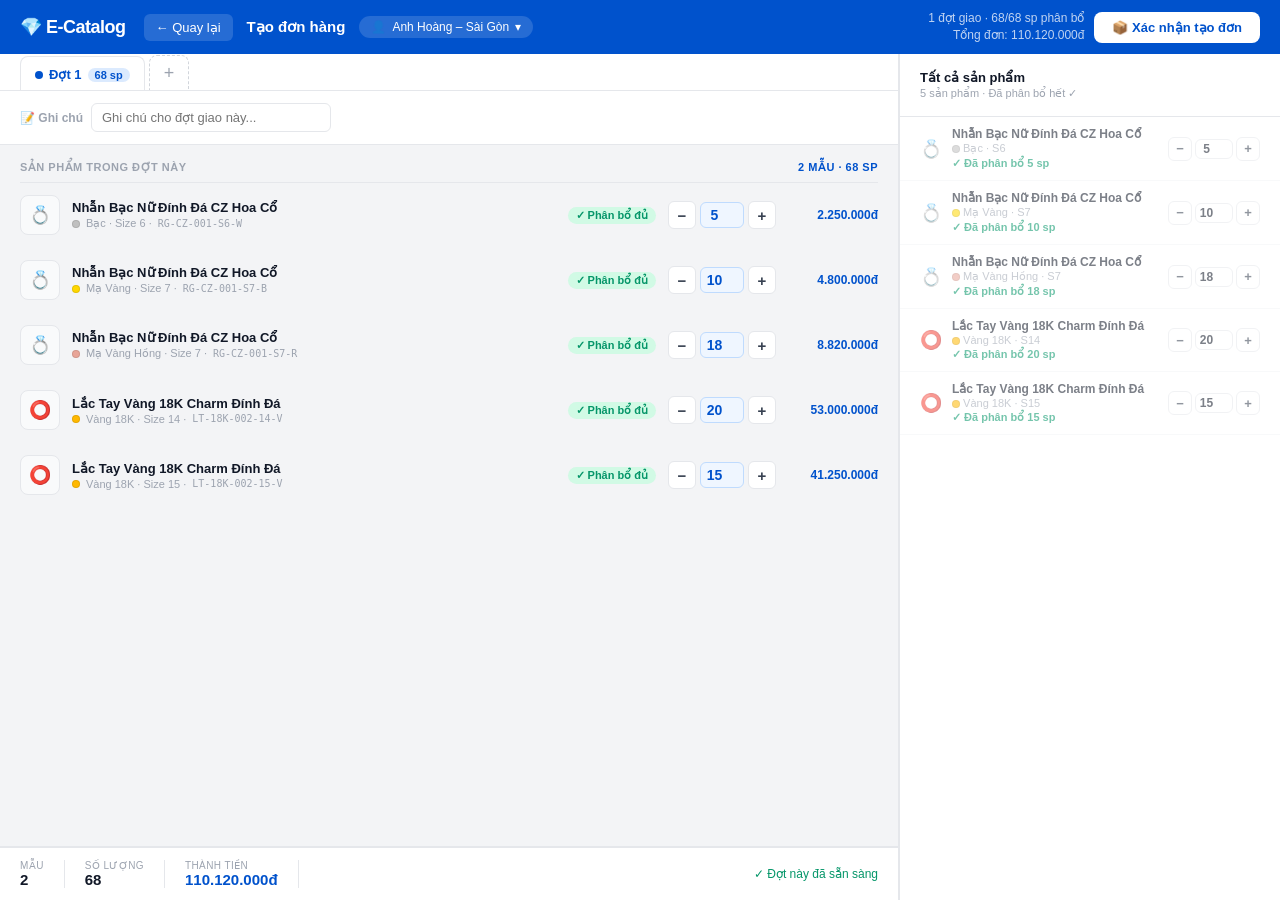
==== checkout.html @ 966d8ebd "Initial commit: E-Catalog wholesale app for iPad sales - Product catalog with SVG illustrations per " ====
<!DOCTYPE html>
<html lang="vi">
<head>
  <meta charset="UTF-8">
  <meta name="viewport" content="width=device-width, initial-scale=1.0">
  <title>Tạo đơn đặt hàng – E-Catalog</title>
  <style>
    *, *::before, *::after { box-sizing: border-box; margin: 0; padding: 0; }
    body {
      font-family: -apple-system, BlinkMacSystemFont, 'Segoe UI', sans-serif;
      background: #F3F4F6;
      height: 100vh;
      display: flex;
      flex-direction: column;
      overflow: hidden;
    }

    /* ═══ TOPBAR ═══════════════════════════════════════ */
    .topbar {
      background: #0052CC;
      color: white;
      display: flex;
      align-items: center;
      gap: 14px;
      padding: 0 20px;
      height: 54px;
      flex-shrink: 0;
    }
    .btn-back {
      background: rgba(255,255,255,.15);
      border: none; color: white;
      padding: 6px 12px; border-radius: 6px;
      font-size: 13px; font-weight: 500; cursor: pointer;
      transition: background .15s;
    }
    .btn-back:hover { background: rgba(255,255,255,.25); }
    .topbar-title { font-size: 15px; font-weight: 700; }
    .topbar-customer {
      font-size: 12px;
      background: rgba(255,255,255,.15);
      border-radius: 20px;
      padding: 4px 12px;
      display: flex; align-items: center; gap: 6px;
      max-width: 260px;
      white-space: nowrap; overflow: hidden; text-overflow: ellipsis;
      cursor: pointer; position: relative; transition: background .15s;
    }
    .topbar-customer:hover { background: rgba(255,255,255,.25); }
    .customer-dropdown {
      position: absolute; top: calc(100% + 8px); left: 0;
      background: white; border-radius: 12px;
      box-shadow: 0 10px 40px rgba(0,0,0,.18);
      width: 280px; z-index: 100;
      overflow: hidden;
      animation: ddFadeIn .15s ease-out;
      color: #111827;
    }
    @keyframes ddFadeIn { from { opacity:0; transform:translateY(-6px); } to { opacity:1; transform:translateY(0); } }
    .customer-dropdown::before {
      content:''; position:absolute; top:-6px; left:24px;
      width:12px; height:12px; background:white;
      transform:rotate(45deg); border-radius:2px;
    }
    .dd-info { padding: 16px; border-bottom: 1px solid #E5E7EB; }
    .dd-name { font-size: 14px; font-weight: 700; color: #111827; }
    .dd-detail { font-size: 12px; color: #6B7280; margin-top: 4px; line-height: 1.6; }
    .dd-actions { padding: 6px; }
    .dd-action {
      display: flex; align-items: center; gap: 10px;
      padding: 10px 12px; border-radius: 8px;
      font-size: 13px; font-weight: 500; color: #374151;
      cursor: pointer; transition: background .1s;
      text-decoration: none; border: none; background: none; width: 100%;
    }
    .dd-action:hover { background: #F3F4F6; }
    .dd-action-icon { font-size: 16px; width: 24px; text-align: center; }
    .topbar-right { margin-left: auto; display: flex; align-items: center; gap: 10px; }
    .topbar-summary {
      font-size: 12px; color: rgba(255,255,255,.75);
      text-align: right; line-height: 1.4;
    }
    #btnConfirm {
      background: white;
      color: #0052CC;
      border: none; border-radius: 8px;
      padding: 8px 18px;
      font-size: 13px; font-weight: 700; cursor: pointer;
      display: flex; align-items: center; gap: 6px;
      transition: all .2s;
      white-space: nowrap;
    }
    #btnConfirm:hover { background: #EFF6FF; }
    #btnConfirm:disabled { background: rgba(255,255,255,.3); color: rgba(255,255,255,.6); cursor: not-allowed; }

    /* ═══ MAIN LAYOUT (horizontal split) ═════════════════ */
    .main-layout {
      flex: 1;
      display: flex;
      overflow: hidden;
    }
    .left-panel {
      flex: 1;
      display: flex;
      flex-direction: column;
      overflow: hidden;
      border-right: 2px solid #E5E7EB;
      min-width: 0;
    }
    .right-panel {
      width: 380px;
      flex-shrink: 0;
      display: flex;
      flex-direction: column;
      overflow-y: auto;
      background: white;
    }

    /* ═══ BATCH TABS ════════════════════════════════════ */
    .tabs-wrap {
      background: white;
      border-bottom: 1px solid #E5E7EB;
      padding: 0 20px;
      display: flex;
      align-items: flex-end;
      gap: 4px;
      flex-shrink: 0;
      overflow-x: auto;
    }
    .batch-tab {
      display: flex; align-items: center; gap: 6px;
      padding: 10px 14px 9px;
      border: 1px solid transparent;
      border-bottom: none;
      border-radius: 8px 8px 0 0;
      font-size: 13px; font-weight: 600;
      color: #9CA3AF;
      cursor: pointer;
      transition: all .15s;
      white-space: nowrap;
      user-select: none;
      position: relative;
      bottom: -1px;
    }
    .batch-tab:hover { color: #374151; background: #F9FAFB; }
    .batch-tab.active {
      color: #0052CC;
      background: white;
      border-color: #E5E7EB;
      border-bottom-color: white;
    }
    .batch-tab .tab-dot {
      width: 8px; height: 8px; border-radius: 50%;
      background: #D1D5DB; flex-shrink: 0;
    }
    .batch-tab.active .tab-dot { background: #0052CC; }
    .batch-tab.has-date .tab-dot { background: #10B981; }
    .batch-tab.active.has-date .tab-dot { background: #10B981; }
    .batch-tab .tab-remove {
      width: 18px; height: 18px; border-radius: 50%;
      background: none; border: none; cursor: pointer;
      color: #D1D5DB; font-size: 14px; line-height: 1;
      display: flex; align-items: center; justify-content: center;
      transition: all .15s;
    }
    .batch-tab .tab-remove:hover { background: #FEE2E2; color: #EF4444; }
    .btn-add-tab {
      margin-bottom: 0; padding: 8px 14px;
      background: none; border: 1.5px dashed #D1D5DB;
      border-radius: 8px 8px 0 0; cursor: pointer;
      color: #9CA3AF; font-size: 18px; font-weight: 300;
      transition: all .15s; line-height: 1;
      position: relative; bottom: -1px;
    }
    .btn-add-tab:hover { border-color: #0052CC; color: #0052CC; background: #EFF6FF; }

    /* ═══ TAB CONTENT ═══════════════════════════════════ */
    .tab-content {
      flex: 1;
      overflow-y: auto;
      display: flex;
      flex-direction: column;
    }

    /* Batch meta (date + note) */
    .batch-meta {
      background: white;
      border-bottom: 1px solid #E5E7EB;
      padding: 12px 20px;
      display: flex;
      align-items: center;
      gap: 16px;
      flex-shrink: 0;
    }
    .meta-group { display: flex; align-items: center; gap: 8px; }
    .meta-label { font-size: 12px; color: #9CA3AF; font-weight: 600; white-space: nowrap; }
    .meta-input {
      border: 1px solid #E5E7EB; border-radius: 6px;
      padding: 6px 10px; font-size: 13px; color: #374151;
      font-family: inherit; background: white; transition: border-color .2s;
    }
    .meta-input:focus { outline: none; border-color: #0052CC; box-shadow: 0 0 0 2px rgba(0,82,204,.08); }
    .meta-input.missing { border-color: #F59E0B; background: #FFFBEB; }
    .meta-note { flex: 1; }

    /* ═══ PRODUCT ITEMS ═════════════════════════════════ */
    .items-section {
      flex: 1;
      padding: 16px 20px;
      display: flex;
      flex-direction: column;
      gap: 0;
    }

    .items-section-label {
      font-size: 11px; font-weight: 700; color: #9CA3AF;
      letter-spacing: 0.5px; text-transform: uppercase;
      padding-bottom: 8px;
      border-bottom: 1px solid #E5E7EB;
      display: flex; align-items: center; justify-content: space-between;
    }

    .item-row {
      display: flex;
      align-items: center;
      gap: 12px;
      padding: 12px 0;
      border-bottom: 1px solid #F3F4F6;
      transition: background .1s;
    }
    .item-row.inactive { opacity: .45; }
    .item-thumb {
      width: 40px; height: 40px; border-radius: 8px;
      background: #F9FAFB; border: 1px solid #E5E7EB;
      display: flex; align-items: center; justify-content: center;
      font-size: 18px; flex-shrink: 0;
    }
    .item-info { flex: 1; min-width: 0; }
    .item-name { font-size: 13px; font-weight: 600; color: #111827; white-space: nowrap; overflow: hidden; text-overflow: ellipsis; }
    .item-meta { font-size: 11px; color: #9CA3AF; margin-top: 2px; display: flex; align-items: center; gap: 6px; }
    .item-color-dot { width: 8px; height: 8px; border-radius: 50%; display: inline-block; }
    .item-remaining {
      font-size: 11px; font-weight: 600;
      padding: 2px 8px; border-radius: 20px;
      white-space: nowrap; flex-shrink: 0;
    }
    .item-remaining.has-remain { background: #FEF3C7; color: #D97706; }
    .item-remaining.no-remain  { background: #D1FAE5; color: #059669; }
    .item-price { font-size: 12px; color: #0052CC; font-weight: 700; text-align: right; min-width: 90px; flex-shrink: 0; }

    /* qty control */
    .qty-ctrl {
      display: flex; align-items: center; gap: 4px;
      flex-shrink: 0;
    }
    .qty-btn {
      width: 28px; height: 28px; border-radius: 6px;
      border: 1px solid #E5E7EB; background: white; cursor: pointer;
      font-size: 15px; font-weight: 600; color: #374151;
      display: flex; align-items: center; justify-content: center;
      transition: all .15s; flex-shrink: 0;
    }
    .qty-btn:hover { border-color: #0052CC; color: #0052CC; }
    .qty-input {
      width: 44px; text-align: center; font-size: 14px; font-weight: 700;
      color: #111827; border: 1px solid #E5E7EB; border-radius: 6px;
      padding: 4px 0; background: white;
    }
    .qty-input:focus { outline: none; border-color: #0052CC; }
    .qty-input.positive { color: #0052CC; border-color: #BFDBFE; background: #EFF6FF; }

    /* Unallocated section */
    .unalloc-section {
      margin-top: 8px;
      background: white;
      border-top: 1px solid #E5E7EB;
      padding: 12px 20px;
      flex-shrink: 0;
    }
    .unalloc-label {
      font-size: 11px; font-weight: 700; color: #9CA3AF;
      letter-spacing: 0.5px; text-transform: uppercase;
      margin-bottom: 10px;
    }
    .unalloc-item {
      display: flex; align-items: center; gap: 10px;
      padding: 8px 0; border-bottom: 1px solid #F3F4F6;
    }
    .unalloc-item:last-child { border-bottom: none; }
    .unalloc-info { flex: 1; min-width: 0; }
    .unalloc-name { font-size: 13px; font-weight: 500; color: #6B7280; }
    .unalloc-qty { font-size: 11px; color: #F59E0B; font-weight: 600; }
    .btn-add-item {
      background: #EFF6FF; border: 1px solid #BFDBFE;
      color: #0052CC; border-radius: 6px;
      padding: 5px 10px; font-size: 12px; font-weight: 600;
      cursor: pointer; transition: all .15s; white-space: nowrap;
    }
    .btn-add-item:hover { background: #DBEAFE; }

    /* ═══ BATCH SUMMARY ═════════════════════════════════ */
    .batch-footer {
      background: white;
      border-top: 2px solid #E5E7EB;
      padding: 12px 20px;
      display: flex;
      align-items: center;
      gap: 0;
      flex-shrink: 0;
    }
    .bf-stat { padding-right: 20px; margin-right: 20px; border-right: 1px solid #E5E7EB; }
    .bf-stat:last-of-type { border-right: none; }
    .bf-label { font-size: 10px; color: #9CA3AF; text-transform: uppercase; letter-spacing: 0.4px; }
    .bf-value { font-size: 15px; font-weight: 700; color: #111827; }
    .bf-value.blue { color: #0052CC; }
    .bf-warnings { margin-left: auto; display: flex; flex-direction: column; align-items: flex-end; gap: 2px; }
    .bf-warn { font-size: 12px; color: #D97706; font-weight: 500; }
    .bf-ok   { font-size: 12px; color: #059669; font-weight: 500; }

    /* ═══ EMPTY BATCH ═══════════════════════════════════ */
    .empty-batch {
      flex: 1; display: flex; flex-direction: column;
      align-items: center; justify-content: center;
      color: #9CA3AF; gap: 8px; padding: 60px 20px;
    }
    .empty-batch-icon { font-size: 40px; }
    .empty-batch-title { font-size: 14px; font-weight: 600; }
    .empty-batch-sub { font-size: 12px; }

    /* ═══ CONFIRM OVERLAY ══════════════════════════════ */
    .confirm-overlay {
      position: fixed; inset: 0;
      background: rgba(0,0,0,.45);
      display: flex; align-items: center; justify-content: center;
      z-index: 1000;
      animation: fadeIn .2s;
    }
    @keyframes fadeIn { from { opacity: 0; } to { opacity: 1; } }
    @keyframes slideUp { from { transform: translateY(30px); opacity: 0; } to { transform: translateY(0); opacity: 1; } }
    .confirm-card {
      background: white; border-radius: 16px;
      width: 680px; max-height: 90vh;
      display: flex; flex-direction: column;
      box-shadow: 0 20px 60px rgba(0,0,0,.2);
      animation: slideUp .25s ease-out;
    }
    .confirm-header {
      padding: 24px 28px 16px;
      border-bottom: 1px solid #E5E7EB;
    }
    .confirm-header h2 { font-size: 18px; font-weight: 700; color: #111827; margin: 0; }
    .confirm-header p { font-size: 13px; color: #6B7280; margin-top: 4px; }
    .confirm-body { flex: 1; overflow-y: auto; padding: 20px 28px; }
    .confirm-footer {
      padding: 16px 28px;
      border-top: 1px solid #E5E7EB;
      display: flex; align-items: center; justify-content: space-between;
    }
    .cb-batch { margin-bottom: 20px; }
    .cb-batch:last-child { margin-bottom: 0; }
    .cb-batch-header {
      display: flex; align-items: center; gap: 10px;
      padding-bottom: 8px; border-bottom: 1px solid #E5E7EB;
      margin-bottom: 8px;
    }
    .cb-batch-dot { width: 10px; height: 10px; border-radius: 50%; background: #0052CC; }
    .cb-batch-title { font-size: 14px; font-weight: 700; color: #111827; }
    .cb-batch-date { font-size: 12px; color: #6B7280; margin-left: auto; }
    .cb-item {
      display: flex; align-items: center; gap: 10px;
      padding: 6px 0; font-size: 13px; color: #374151;
    }
    .cb-item-icon { font-size: 16px; }
    .cb-item-name { flex: 1; min-width: 0; white-space: nowrap; overflow: hidden; text-overflow: ellipsis; }
    .cb-item-qty { font-weight: 700; color: #0052CC; min-width: 36px; text-align: center; }
    .cb-item-price { font-weight: 600; color: #111827; min-width: 90px; text-align: right; }
    .cb-batch-total {
      display: flex; justify-content: flex-end; gap: 12px;
      padding-top: 8px; border-top: 1px solid #F3F4F6;
      font-size: 13px; font-weight: 700; color: #0052CC;
      margin-top: 4px;
    }
    .cb-note { font-size: 11px; color: #9CA3AF; font-style: italic; margin-top: 4px; }
    .confirm-total-bar {
      background: #F9FAFB; border-radius: 10px;
      padding: 14px 20px; margin-top: 16px;
      display: flex; align-items: center; justify-content: space-between;
    }
    .confirm-total-bar .ctl { font-size: 13px; color: #6B7280; }
    .confirm-total-bar .ctv { font-size: 18px; font-weight: 800; color: #0052CC; }
    .btn-confirm-final {
      background: #0052CC; color: white; border: none; border-radius: 10px;
      padding: 10px 24px; font-size: 14px; font-weight: 700; cursor: pointer;
      transition: background .15s;
    }
    .btn-confirm-final:hover { background: #003D99; }
    .btn-confirm-cancel {
      background: none; border: 1px solid #E5E7EB; border-radius: 10px;
      padding: 10px 20px; font-size: 13px; font-weight: 600; color: #6B7280;
      cursor: pointer; transition: all .15s;
    }
    .btn-confirm-cancel:hover { border-color: #9CA3AF; color: #374151; }

    /* ═══ IPAD ═════════════════════════════════════════ */
    @media (max-width: 1024px) {
      .topbar { padding: 0 14px; height: 50px; gap: 10px; }
      .topbar-title { font-size: 14px; }
      .topbar-summary { font-size: 11px; }
      #btnConfirm { padding: 8px 14px; font-size: 12px; }

      .main-layout { flex-direction: column; }
      .left-panel { border-right: none; border-bottom: 2px solid #E5E7EB; flex: none; height: 60%; }
      .right-panel { width: 100%; height: 40%; border-top: 1px solid #E5E7EB; }

      .tabs-wrap { padding: 0 14px; }
      .batch-tab { padding: 10px 12px; font-size: 13px; }
      .batch-meta { padding: 10px 14px; }
      .items-section { padding: 12px 14px; }

      .item-row { gap: 8px; padding: 10px 0; }
      .item-thumb { width: 36px; height: 36px; font-size: 16px; }
      .item-name { font-size: 13px; }
      .qty-btn { width: 34px; height: 34px; font-size: 16px; }
      .qty-input { width: 48px; font-size: 15px; }

      .batch-footer { padding: 10px 14px; }
      .bf-value { font-size: 14px; }

      .btn-add-item { padding: 8px 12px; font-size: 12px; }
    }

    @media (max-width: 1024px) and (orientation: landscape) {
      .main-layout { flex-direction: row; }
      .left-panel { height: auto; flex: 1; border-right: 2px solid #E5E7EB; border-bottom: none; }
      .right-panel { width: 320px; height: auto; }
    }
  </style>
</head>
<body>

<!-- TOPBAR -->
<header class="topbar">
  <a href="index.html" style="text-decoration:none;color:white;font-size:18px;font-weight:800;letter-spacing:-0.5px;cursor:pointer;margin-right:4px;">💎 E-Catalog</a>
  <button class="btn-back" onclick="history.back()">← Quay lại</button>
  <div class="topbar-title">Tạo đơn hàng</div>
  <div class="topbar-customer" onclick="toggleCustomerDD(event)">
    👤 <span id="topCustomer">—</span> ▾
    <div class="customer-dropdown" id="customerDD" style="display:none;" onclick="event.stopPropagation()">
      <div class="dd-info">
        <div class="dd-name" id="ddName">—</div>
        <div class="dd-detail" id="ddDetail"></div>
      </div>
      <div class="dd-actions">
        <a class="dd-action" href="customer.html">
          <span class="dd-action-icon">📋</span> Xem trang khách hàng
        </a>
        <button class="dd-action" onclick="changeCustomer()">
          <span class="dd-action-icon">🔄</span> Đổi khách hàng
        </button>
      </div>
    </div>
  </div>
  <div class="topbar-right">
    <div class="topbar-summary" id="topSummary"></div>
    <button id="btnConfirm" disabled onclick="confirmOrder()">📦 Xác nhận tạo đơn</button>
  </div>
</header>

<!-- MAIN HORIZONTAL LAYOUT -->
<div class="main-layout">
  <!-- LEFT: Batches -->
  <div class="left-panel">
    <div class="tabs-wrap">
      <div id="batchTabs" style="display:flex;align-items:flex-end;gap:4px;"></div>
      <button class="btn-add-tab" onclick="addBatch()" title="Thêm đợt giao">+</button>
    </div>
    <div class="tab-content" id="tabContent"></div>
  </div>

  <!-- RIGHT: Unallocated -->
  <div class="right-panel" id="rightPanel"></div>
</div>

<script>
'use strict';

// ── STATE ─────────────────────────────────────────────
let cartItems  = [];  // [{variantSku, productId, name, sku, color, size, qty, price, type}]
let customer   = null;
let batches    = [];  // [{id, date, note, alloc:{variantSku:qty}}]
let activeBatch = null;
let batchSeq   = 0;

const COLOR_DOTS = {
  'Bạc': '#C0C0C0', 'Mạ Vàng': '#FFD700',
  'Mạ Vàng Hồng': '#E8A598', 'Vàng 18K': '#FFB800', 'Vàng Trắng': '#E8E8E8',
};
const ICONS = { 1:'💍', 2:'⭕', 3:'🔗', 4:'💎', 5:'✨', 6:'📎' };
const fmt = n => new Intl.NumberFormat('vi-VN').format(n) + 'đ';

// ── INIT ──────────────────────────────────────────────
function init() {
  const raw = sessionStorage.getItem('cartData');
  if (raw) {
    const d = JSON.parse(raw);
    customer  = d.customer;
    cartItems = d.cart;
  } else {
    // Demo data
    customer = { name: 'Anh Hoàng – Sài Gòn', code: 'KH-00024', phone: '0901 234 567' };
    cartItems = [
      { variantSku:'RG-CZ-001-S6-W', productId:1, name:'Nhẫn Bạc Nữ Đính Đá CZ Hoa Cổ', sku:'RG-CZ-001', color:'Bạc', size:6, qty:5, price:450000 },
      { variantSku:'RG-CZ-001-S7-B', productId:1, name:'Nhẫn Bạc Nữ Đính Đá CZ Hoa Cổ', sku:'RG-CZ-001', color:'Mạ Vàng', size:7, qty:10, price:480000 },
      { variantSku:'RG-CZ-001-S7-R', productId:1, name:'Nhẫn Bạc Nữ Đính Đá CZ Hoa Cổ', sku:'RG-CZ-001', color:'Mạ Vàng Hồng', size:7, qty:18, price:490000 },
      { variantSku:'LT-18K-002-14-V', productId:2, name:'Lắc Tay Vàng 18K Charm Đính Đá', sku:'LT-18K-002', color:'Vàng 18K', size:14, qty:20, price:2650000 },
      { variantSku:'LT-18K-002-15-V', productId:2, name:'Lắc Tay Vàng 18K Charm Đính Đá', sku:'LT-18K-002', color:'Vàng 18K', size:15, qty:15, price:2750000 },
    ];
  }

  document.getElementById('topCustomer').textContent = customer.name;
  addBatch();
}

// ── BATCH MANAGEMENT ──────────────────────────────────
function addBatch() {
  const id = ++batchSeq;
  const alloc = {};
  const isFirst = batches.length === 0;
  cartItems.forEach(item => {
    alloc[item.variantSku] = isFirst ? item.qty : 0;
  });
  batches.push({ id, note: '', alloc });
  activeBatch = id;
  renderAll();
}

function deleteBatch(id) {
  if (batches.length === 1) return;
  batches = batches.filter(b => b.id !== id);
  if (activeBatch === id) activeBatch = batches[batches.length - 1].id;
  renderAll();
}

function switchBatch(id) {
  activeBatch = id;
  renderAll();
}

function updateNote(id, val) {
  const b = batches.find(b => b.id === id);
  if (b) b.note = val;
}

// ── ALLOCATION ────────────────────────────────────────
function totalAllocated(sku) {
  return batches.reduce((s, b) => s + (b.alloc[sku] || 0), 0);
}

function remaining(sku) {
  const item = cartItems.find(i => i.variantSku === sku);
  return item ? item.qty - totalAllocated(sku) : 0;
}

function setAlloc(batchId, sku, val) {
  const b = batches.find(b => b.id === batchId);
  if (!b) return;
  const item = cartItems.find(i => i.variantSku === sku);
  if (!item) return;
  const otherSum = batches.filter(bb => bb.id !== batchId).reduce((s, bb) => s + (bb.alloc[sku] || 0), 0);
  const max = item.qty - otherSum;
  b.alloc[sku] = Math.max(0, Math.min(max, val));
  renderAll();
}

function changeItemQty(sku, delta) {
  const item = cartItems.find(i => i.variantSku === sku);
  if (!item) return;
  const allocated = totalAllocated(sku);
  const newQty = Math.max(allocated, item.qty + delta);
  item.qty = newQty;
  renderAll();
}

function setItemQty(sku, val) {
  const item = cartItems.find(i => i.variantSku === sku);
  if (!item) return;
  const allocated = totalAllocated(sku);
  item.qty = Math.max(allocated, val);
  renderAll();
}

function addItemToBatch(sku) {
  const b = batches.find(b => b.id === activeBatch);
  if (!b) return;
  const rem = remaining(sku);
  if (rem <= 0) return;
  b.alloc[sku] = rem; // fill all remaining into this batch
  renderAll();
}

// ── RENDER ─────────────────────────────────────────────
function renderAll() {
  renderTabs();
  renderContent();
  renderTopbar();
}

function renderTabs() {
  const tabsEl = document.getElementById('batchTabs');
  tabsEl.innerHTML = batches.map((b, i) => {
    const batchQty  = cartItems.reduce((s, item) => s + (b.alloc[item.variantSku] || 0), 0);
    const isActive  = b.id === activeBatch;
    return `
      <div class="batch-tab ${isActive ? 'active' : ''}"
           onclick="switchBatch(${b.id})">
        <div class="tab-dot"></div>
        Đợt ${i+1}
        ${batchQty > 0 ? `<span style="background:${isActive?'#DBEAFE':'#F3F4F6'};color:${isActive?'#0052CC':'#6B7280'};border-radius:20px;padding:1px 7px;font-size:11px;">${batchQty} sp</span>` : ''}
        ${batches.length > 1 ? `<button class="tab-remove" onclick="event.stopPropagation();deleteBatch(${b.id})">×</button>` : ''}
      </div>`;
  }).join('');
}

function renderContent() {
  const b = batches.find(b => b.id === activeBatch);
  if (!b) { document.getElementById('tabContent').innerHTML = ''; return; }

  const inBatch     = cartItems.filter(item => (b.alloc[item.variantSku] || 0) > 0);
  const notInBatch  = cartItems.filter(item => (b.alloc[item.variantSku] || 0) === 0 && remaining(item.variantSku) > 0);
  const doneItems   = cartItems.filter(item => (b.alloc[item.variantSku] || 0) === 0 && remaining(item.variantSku) <= 0);

  const batchTotal  = inBatch.reduce((s, item) => s + (b.alloc[item.variantSku] || 0) * item.price, 0);
  const batchQty    = inBatch.reduce((s, item) => s + (b.alloc[item.variantSku] || 0), 0);
  const batchMau    = [...new Set(inBatch.map(i => i.productId))].length;

  const allAllocated = cartItems.every(item => remaining(item.variantSku) === 0);

  // Items in this batch
  const inBatchHtml = inBatch.length > 0 ? inBatch.map(item => {
    const alloc = b.alloc[item.variantSku] || 0;
    const rem   = remaining(item.variantSku);
    const icon  = ICONS[item.productId] || '💍';
    const dot   = COLOR_DOTS[item.color] || '#9CA3AF';
    const itemId = item.variantSku.replace(/[^a-zA-Z0-9]/g, '_');
    return `
      <div class="item-row">
        <div class="item-thumb">${icon}</div>
        <div class="item-info">
          <div class="item-name">${item.name}</div>
          <div class="item-meta">
            <span class="item-color-dot" style="background:${dot};border:1px solid rgba(0,0,0,.1);"></span>
            ${item.color}${item.size ? ` · Size ${item.size}` : ''}
            · <span style="font-family:monospace;font-size:10px;">${item.variantSku}</span>
          </div>
        </div>
        <span class="item-remaining ${rem > 0 ? 'has-remain' : 'no-remain'}">
          ${rem > 0 ? `còn ${rem} chưa phân` : '✓ Phân bổ đủ'}
        </span>
        <div class="qty-ctrl">
          <button class="qty-btn" onclick="setAlloc(${b.id},'${item.variantSku}',${alloc-1})">−</button>
          <input class="qty-input ${alloc>0?'positive':''}" type="number"
            id="qi_${itemId}" value="${alloc}" min="0"
            onchange="setAlloc(${b.id},'${item.variantSku}',parseInt(this.value)||0)">
          <button class="qty-btn" onclick="setAlloc(${b.id},'${item.variantSku}',${alloc+1})">+</button>
        </div>
        <div class="item-price">${fmt(alloc * item.price)}</div>
      </div>`;
  }).join('') : `
    <div style="padding:24px 0;text-align:center;color:#9CA3AF;font-size:13px;">
      Chưa có sản phẩm — thêm từ danh sách bên dưới
    </div>`;

  // (Unallocated items are rendered in the right panel)

  // Done items (fully allocated in OTHER batches, not editable here) — collapsed/hidden for simplicity

  // Warnings for footer
  const warns = [];
  if (batchQty === 0) warns.push('⚠ Chưa có sản phẩm trong đợt này');
  const globalWarn = !allAllocated ? `⚠ Còn ${cartItems.filter(i=>remaining(i.variantSku)>0).reduce((s,i)=>s+remaining(i.variantSku),0)} sản phẩm chưa được phân bổ` : '';

  document.getElementById('tabContent').innerHTML = `
    <!-- Note -->
    <div class="batch-meta">
      <div class="meta-group meta-note">
        <span class="meta-label">📝 Ghi chú</span>
        <input type="text" class="meta-input" style="min-width:240px;"
          placeholder="Ghi chú cho đợt giao này..."
          value="${b.note}" onchange="updateNote(${b.id}, this.value)">
      </div>
    </div>

    <!-- Items -->
    <div class="items-section">
      <div class="items-section-label">
        <span>Sản phẩm trong đợt này</span>
        <span style="color:#0052CC;font-weight:600;">${batchMau > 0 ? batchMau + ' mẫu · ' + batchQty + ' sp' : 'Chưa có'}</span>
      </div>
      ${inBatchHtml}
    </div>

    <!-- Batch footer -->
    <div class="batch-footer">
      <div class="bf-stat">
        <div class="bf-label">Mẫu</div>
        <div class="bf-value">${batchMau}</div>
      </div>
      <div class="bf-stat">
        <div class="bf-label">Số lượng</div>
        <div class="bf-value">${batchQty}</div>
      </div>
      <div class="bf-stat">
        <div class="bf-label">Thành tiền</div>
        <div class="bf-value blue">${fmt(batchTotal)}</div>
      </div>
      <div class="bf-warnings">
        ${warns.map(w => `<div class="bf-warn">${w}</div>`).join('')}
        ${globalWarn ? `<div class="bf-warn">${globalWarn}</div>` : ''}
        ${warns.length === 0 && !globalWarn ? `<div class="bf-ok">✓ Đợt này đã sẵn sàng</div>` : ''}
      </div>
    </div>
  `;

  // Render right panel — all cart items w/ qty edit + unalloc status
  const allUnalloc = cartItems.filter(item => remaining(item.variantSku) > 0);
  const totalRemaining = allUnalloc.reduce((s, i) => s + remaining(i.variantSku), 0);

  document.getElementById('rightPanel').innerHTML = `
    <div style="padding:16px 20px;border-bottom:1px solid #E5E7EB;">
      <div style="font-size:13px;font-weight:700;color:#111827;">Tất cả sản phẩm</div>
      <div style="font-size:11px;color:#9CA3AF;margin-top:2px;">${cartItems.length} sản phẩm · ${totalRemaining > 0 ? totalRemaining + ' chưa phân bổ' : 'Đã phân bổ hết ✓'}</div>
    </div>
    ${cartItems.map(item => {
      const rem  = remaining(item.variantSku);
      const icon = ICONS[item.productId] || '💍';
      const dot  = COLOR_DOTS[item.color] || '#9CA3AF';
      const allocated = totalAllocated(item.variantSku);
      return `
        <div style="display:flex;align-items:center;gap:10px;padding:10px 20px;border-bottom:1px solid #F3F4F6;${rem > 0 ? '' : 'opacity:.55;'}">
          <span style="font-size:18px;">${icon}</span>
          <div style="flex:1;min-width:0;">
            <div style="font-size:12px;font-weight:600;color:#111827;white-space:nowrap;overflow:hidden;text-overflow:ellipsis;">${item.name}</div>
            <div style="font-size:11px;color:#9CA3AF;margin-top:1px;">
              <span style="display:inline-block;width:8px;height:8px;border-radius:50%;background:${dot};border:1px solid rgba(0,0,0,.1);vertical-align:middle;"></span>
              ${item.color}${item.size ? ' · S' + item.size : ''}
            </div>
            ${rem > 0
              ? `<div style="font-size:11px;color:#F59E0B;font-weight:600;margin-top:2px;">⚠ ${rem} sp chưa phân bổ</div>`
              : `<div style="font-size:11px;color:#059669;font-weight:600;margin-top:2px;">✓ Đã phân bổ ${allocated} sp</div>`
            }
          </div>
          <div style="display:flex;flex-direction:column;align-items:flex-end;gap:4px;">
            <div style="display:flex;align-items:center;gap:3px;">
              <button class="qty-btn" style="width:24px;height:24px;font-size:13px;" onclick="changeItemQty('${item.variantSku}',-1)">−</button>
              <input class="qty-input" style="width:38px;font-size:12px;padding:2px 0;" type="number" value="${item.qty}" min="${allocated}"
                onchange="setItemQty('${item.variantSku}',parseInt(this.value)||0)">
              <button class="qty-btn" style="width:24px;height:24px;font-size:13px;" onclick="changeItemQty('${item.variantSku}',1)">+</button>
            </div>
            ${rem > 0 ? `<button class="btn-add-item" style="font-size:11px;padding:3px 8px;" onclick="addItemToBatch('${item.variantSku}')">+ Đợt này</button>` : ''}
          </div>
        </div>`;
    }).join('')}
  `;
}

function renderTopbar() {
  const totalQty   = cartItems.reduce((s, i) => s + i.qty, 0);
  const totalValue = cartItems.reduce((s, i) => s + i.qty * i.price, 0);
  const allocated  = cartItems.reduce((s, i) => s + totalAllocated(i.variantSku), 0);
  const batchCount = batches.length;

  document.getElementById('topSummary').innerHTML =
    `${batchCount} đợt giao · ${allocated}/${totalQty} sp phân bổ<br>Tổng đơn: ${fmt(totalValue)}`;

  const allOk = cartItems.every(i => remaining(i.variantSku) === 0);
  const btn   = document.getElementById('btnConfirm');
  btn.disabled = !allOk;
}

// ── CONFIRM ───────────────────────────────────────────
function confirmOrder() {
  const orderNum = 'SO-' + Date.now().toString().slice(-6);
  const totalQty = cartItems.reduce((s, i) => s + i.qty, 0);
  const totalValue = cartItems.reduce((s, i) => s + i.qty * i.price, 0);
  const batchColors = ['#0052CC','#10B981','#F59E0B','#EF4444','#8B5CF6','#EC4899'];

  const batchesHtml = batches.map((b, i) => {
    const items = cartItems.filter(item => (b.alloc[item.variantSku] || 0) > 0);
    const bQty = items.reduce((s, item) => s + (b.alloc[item.variantSku] || 0), 0);
    const bTotal = items.reduce((s, item) => s + (b.alloc[item.variantSku] || 0) * item.price, 0);
    const col = batchColors[i % batchColors.length];

    return `
      <div style="background:white;border-radius:12px;border:1px solid #E5E7EB;overflow:hidden;">
        <div style="padding:14px 20px;background:${col}08;border-bottom:1px solid #E5E7EB;display:flex;align-items:center;gap:10px;">
          <div style="width:10px;height:10px;border-radius:50%;background:${col};"></div>
          <div style="font-size:15px;font-weight:700;color:#111827;">Đợt ${i+1}</div>
          <div style="font-size:12px;color:#6B7280;background:#F3F4F6;padding:2px 8px;border-radius:20px;">${bQty} sp</div>
          <div style="margin-left:auto;font-size:14px;font-weight:700;color:${col};">${fmt(bTotal)}</div>
        </div>
        <div style="padding:4px 20px;">
          ${items.map(item => {
            const alloc = b.alloc[item.variantSku] || 0;
            const icon = ICONS[item.productId] || '💍';
            const dot = COLOR_DOTS[item.color] || '#9CA3AF';
            return `
              <div style="display:flex;align-items:center;gap:10px;padding:10px 0;border-bottom:1px solid #F3F4F6;">
                <span style="font-size:18px;">${icon}</span>
                <div style="flex:1;min-width:0;">
                  <div style="font-size:13px;font-weight:600;color:#111827;">${item.name}</div>
                  <div style="font-size:11px;color:#9CA3AF;margin-top:1px;">
                    <span style="display:inline-block;width:8px;height:8px;border-radius:50%;background:${dot};border:1px solid rgba(0,0,0,.1);vertical-align:middle;"></span>
                    ${item.color}${item.size ? ' · Size '+item.size : ''} · ${item.sku}
                  </div>
                </div>
                <div style="font-size:14px;font-weight:700;color:${col};min-width:40px;text-align:center;">×${alloc}</div>
                <div style="font-size:13px;font-weight:700;color:#111827;min-width:100px;text-align:right;">${fmt(alloc * item.price)}</div>
              </div>`;
          }).join('')}
        </div>
        ${b.note ? `<div style="padding:8px 20px;font-size:11px;color:#9CA3AF;font-style:italic;border-top:1px solid #F3F4F6;">📝 ${b.note}</div>` : ''}
      </div>`;
  }).join('');

  document.body.innerHTML = `
    <div style="height:100vh;display:flex;flex-direction:column;background:#F3F4F6;">
      <!-- Header -->
      <header style="background:#0052CC;color:white;display:flex;align-items:center;gap:14px;padding:0 20px;height:54px;flex-shrink:0;">
        <button onclick="location.reload()" style="background:rgba(255,255,255,.15);border:none;color:white;padding:6px 12px;border-radius:6px;font-size:13px;font-weight:500;cursor:pointer;">← Quay lại chỉnh sửa</button>
        <div style="font-size:15px;font-weight:700;">Xác nhận đơn hàng</div>
        <div style="font-size:12px;background:rgba(255,255,255,.15);border-radius:20px;padding:4px 12px;">${orderNum}</div>
        <div style="margin-left:auto;display:flex;align-items:center;gap:10px;">
          <div style="font-size:12px;color:rgba(255,255,255,.75);text-align:right;line-height:1.4;">
            ${batches.length} đợt · ${totalQty} sp
          </div>
          <button onclick="finalizeOrder('${orderNum}')" style="background:white;color:#0052CC;border:none;border-radius:8px;padding:8px 18px;font-size:13px;font-weight:700;cursor:pointer;display:flex;align-items:center;gap:6px;">✅ Xác nhận tạo đơn</button>
        </div>
      </header>

      <!-- Customer info bar -->
      <div style="background:white;border-bottom:1px solid #E5E7EB;padding:14px 20px;display:flex;align-items:center;gap:20px;flex-shrink:0;">
        <div>
          <div style="font-size:11px;color:#9CA3AF;text-transform:uppercase;letter-spacing:.5px;font-weight:600;">Khách hàng</div>
          <div style="font-size:14px;font-weight:700;color:#111827;margin-top:2px;">👤 ${customer.name}</div>
        </div>
        ${customer.phone ? `<div>
          <div style="font-size:11px;color:#9CA3AF;text-transform:uppercase;letter-spacing:.5px;font-weight:600;">Điện thoại</div>
          <div style="font-size:14px;font-weight:600;color:#374151;margin-top:2px;">📞 ${customer.phone}</div>
        </div>` : ''}
        <div>
          <div style="font-size:11px;color:#9CA3AF;text-transform:uppercase;letter-spacing:.5px;font-weight:600;">Số đợt giao</div>
          <div style="font-size:14px;font-weight:700;color:#0052CC;margin-top:2px;">${batches.length} đợt</div>
        </div>
        <div>
          <div style="font-size:11px;color:#9CA3AF;text-transform:uppercase;letter-spacing:.5px;font-weight:600;">Tổng SL</div>
          <div style="font-size:14px;font-weight:700;color:#111827;margin-top:2px;">${totalQty} sp</div>
        </div>
      </div>

      <!-- Batches -->
      <div style="flex:1;overflow-y:auto;padding:20px;display:flex;flex-direction:column;gap:16px;">
        ${batchesHtml}
      </div>

      <!-- Bottom bar -->
      <div style="background:white;border-top:2px solid #E5E7EB;padding:14px 20px;display:flex;align-items:center;justify-content:space-between;flex-shrink:0;">
        <button onclick="location.reload()" style="background:none;border:1px solid #E5E7EB;border-radius:10px;padding:10px 20px;font-size:13px;font-weight:600;color:#6B7280;cursor:pointer;">← Quay lại chỉnh sửa</button>
        <div style="display:flex;align-items:center;gap:20px;">
          <div style="text-align:right;">
            <div style="font-size:12px;color:#6B7280;">${batches.length} đợt · ${totalQty} sản phẩm</div>
            <div style="font-size:20px;font-weight:800;color:#0052CC;">${fmt(totalValue)}</div>
          </div>
          <button onclick="finalizeOrder('${orderNum}')" style="background:#0052CC;color:white;border:none;border-radius:10px;padding:12px 28px;font-size:14px;font-weight:700;cursor:pointer;">✅ Xác nhận tạo đơn</button>
        </div>
      </div>
    </div>
  `;
}

function finalizeOrder(orderNum) {
  sessionStorage.removeItem('cartData');
  const totalQty = cartItems.reduce((s, i) => s + i.qty, 0);
  const totalValue = cartItems.reduce((s, i) => s + i.qty * i.price, 0);
  const totalMau = [...new Set(cartItems.map(i => i.productId))].length;
  const createdAt = new Date().toLocaleString('vi-VN', { day:'2-digit', month:'2-digit', year:'numeric', hour:'2-digit', minute:'2-digit' });
  const batchColors = ['#0052CC','#10B981','#F59E0B','#EF4444','#8B5CF6','#EC4899'];

  const statusBadge = `<span style="display:inline-flex;align-items:center;gap:4px;background:#FEF3C7;color:#D97706;font-size:12px;font-weight:700;padding:3px 10px;border-radius:20px;">⏳ Chờ xử lý</span>`;

  const timelineHtml = batches.map((b, i) => {
    const items = cartItems.filter(item => (b.alloc[item.variantSku] || 0) > 0);
    const bQty = items.reduce((s, item) => s + (b.alloc[item.variantSku] || 0), 0);
    const bTotal = items.reduce((s, item) => s + (b.alloc[item.variantSku] || 0) * item.price, 0);
    const bMau = [...new Set(items.map(it => it.productId))].length;
    const col = batchColors[i % batchColors.length];

    return `
      <div style="display:flex;gap:16px;">
        <!-- Timeline line -->
        <div style="display:flex;flex-direction:column;align-items:center;width:24px;flex-shrink:0;">
          <div style="width:12px;height:12px;border-radius:50%;background:${col};border:3px solid ${col}22;flex-shrink:0;"></div>
          ${i < batches.length - 1 ? `<div style="width:2px;flex:1;background:#E5E7EB;margin:4px 0;"></div>` : ''}
        </div>
        <!-- Batch card -->
        <div style="flex:1;background:white;border-radius:12px;border:1px solid #E5E7EB;overflow:hidden;margin-bottom:16px;">
          <div style="padding:12px 20px;background:${col}08;border-bottom:1px solid #E5E7EB;display:flex;align-items:center;gap:10px;flex-wrap:wrap;">
            <div style="font-size:14px;font-weight:700;color:#111827;">Đợt ${i+1}</div>
            <div style="font-size:11px;color:#6B7280;background:#F3F4F6;padding:2px 8px;border-radius:20px;">${bMau} mẫu · ${bQty} sp</div>
            <div style="margin-left:auto;font-size:14px;font-weight:700;color:${col};">${fmt(bTotal)}</div>
          </div>
          <table style="width:100%;border-collapse:collapse;font-size:13px;">
            <thead>
              <tr style="background:#F9FAFB;color:#9CA3AF;font-size:11px;text-transform:uppercase;letter-spacing:.4px;">
                <th style="padding:8px 20px;text-align:left;font-weight:600;">Sản phẩm</th>
                <th style="padding:8px 12px;text-align:center;font-weight:600;width:60px;">SL</th>
                <th style="padding:8px 12px;text-align:right;font-weight:600;width:90px;">Đơn giá</th>
                <th style="padding:8px 20px;text-align:right;font-weight:600;width:100px;">Thành tiền</th>
              </tr>
            </thead>
            <tbody>
              ${items.map(item => {
                const alloc = b.alloc[item.variantSku] || 0;
                const icon = ICONS[item.productId] || '💍';
                const dot = COLOR_DOTS[item.color] || '#9CA3AF';
                return `
                  <tr style="border-bottom:1px solid #F3F4F6;">
                    <td style="padding:10px 20px;">
                      <div style="display:flex;align-items:center;gap:10px;">
                        <span style="font-size:18px;">${icon}</span>
                        <div>
                          <div style="font-weight:600;color:#111827;">${item.name}</div>
                          <div style="font-size:11px;color:#9CA3AF;margin-top:1px;">
                            <span style="display:inline-block;width:8px;height:8px;border-radius:50%;background:${dot};border:1px solid rgba(0,0,0,.1);vertical-align:middle;"></span>
                            ${item.color}${item.size ? ' · Size '+item.size : ''} · <span style="font-family:monospace;font-size:10px;">${item.variantSku}</span>
                          </div>
                        </div>
                      </div>
                    </td>
                    <td style="padding:10px 12px;text-align:center;font-weight:700;color:${col};">${alloc}</td>
                    <td style="padding:10px 12px;text-align:right;color:#6B7280;">${fmt(item.price)}</td>
                    <td style="padding:10px 20px;text-align:right;font-weight:700;color:#111827;">${fmt(alloc * item.price)}</td>
                  </tr>`;
              }).join('')}
            </tbody>
          </table>
          ${b.note ? `<div style="padding:10px 20px;font-size:12px;color:#9CA3AF;font-style:italic;border-top:1px solid #F3F4F6;">📝 ${b.note}</div>` : ''}
        </div>
      </div>`;
  }).join('');

  document.body.innerHTML = `
    <div style="height:100vh;display:flex;flex-direction:column;background:#F3F4F6;">
      <!-- Header -->
      <header style="background:#0052CC;color:white;display:flex;align-items:center;gap:14px;padding:0 20px;height:54px;flex-shrink:0;">
        <a href="index.html" style="text-decoration:none;color:white;font-size:18px;font-weight:800;letter-spacing:-0.5px;cursor:pointer;margin-right:4px;">💎 E-Catalog</a>
        <button onclick="window.location.href='customer.html'" style="background:rgba(255,255,255,.15);border:none;color:white;padding:6px 12px;border-radius:6px;font-size:13px;font-weight:500;cursor:pointer;">← Khách hàng</button>
        <div style="font-size:15px;font-weight:700;">Chi tiết đơn hàng</div>
        <div style="margin-left:auto;display:flex;align-items:center;gap:10px;">
          <button onclick="window.print()" style="background:rgba(255,255,255,.15);border:none;color:white;padding:6px 12px;border-radius:6px;font-size:13px;font-weight:500;cursor:pointer;">🖨 In đơn</button>
          <button onclick="window.location.href='checkout.html'" style="background:white;color:#0052CC;border:none;border-radius:8px;padding:8px 18px;font-size:13px;font-weight:700;cursor:pointer;">+ Tạo đơn mới</button>
        </div>
      </header>

      <!-- Success banner -->
      <div style="background:#D1FAE5;border-bottom:1px solid #A7F3D0;padding:12px 20px;display:flex;align-items:center;gap:10px;flex-shrink:0;">
        <span style="font-size:20px;">✅</span>
        <div>
          <div style="font-size:14px;font-weight:700;color:#065F46;">Đơn hàng đã tạo thành công!</div>
          <div style="font-size:12px;color:#047857;">Mã đơn ${orderNum} · Tạo lúc ${createdAt}</div>
        </div>
      </div>

      <!-- Content -->
      <div style="flex:1;overflow-y:auto;padding:20px;">
        <div style="max-width:900px;margin:0 auto;">

          <!-- Order summary cards -->
          <div style="display:grid;grid-template-columns:repeat(4,1fr);gap:12px;margin-bottom:20px;">
            <div style="background:white;border-radius:10px;padding:14px 18px;border:1px solid #E5E7EB;">
              <div style="font-size:11px;color:#9CA3AF;text-transform:uppercase;letter-spacing:.4px;font-weight:600;">Mã đơn</div>
              <div style="font-size:16px;font-weight:800;color:#0052CC;margin-top:4px;">${orderNum}</div>
            </div>
            <div style="background:white;border-radius:10px;padding:14px 18px;border:1px solid #E5E7EB;">
              <div style="font-size:11px;color:#9CA3AF;text-transform:uppercase;letter-spacing:.4px;font-weight:600;">Trạng thái</div>
              <div style="margin-top:6px;">${statusBadge}</div>
            </div>
            <div style="background:white;border-radius:10px;padding:14px 18px;border:1px solid #E5E7EB;">
              <div style="font-size:11px;color:#9CA3AF;text-transform:uppercase;letter-spacing:.4px;font-weight:600;">Sản phẩm</div>
              <div style="font-size:16px;font-weight:800;color:#111827;margin-top:4px;">${totalMau} mẫu · ${totalQty} sp</div>
            </div>
            <div style="background:white;border-radius:10px;padding:14px 18px;border:1px solid #E5E7EB;">
              <div style="font-size:11px;color:#9CA3AF;text-transform:uppercase;letter-spacing:.4px;font-weight:600;">Tổng giá trị</div>
              <div style="font-size:16px;font-weight:800;color:#0052CC;margin-top:4px;">${fmt(totalValue)}</div>
            </div>
          </div>

          <!-- Customer card -->
          <div style="background:white;border-radius:10px;padding:16px 20px;border:1px solid #E5E7EB;margin-bottom:20px;display:flex;align-items:center;gap:16px;">
            <div style="width:44px;height:44px;border-radius:50%;background:#EFF6FF;display:flex;align-items:center;justify-content:center;font-size:20px;">👤</div>
            <div style="flex:1;">
              <div style="font-size:15px;font-weight:700;color:#111827;">${customer.name}</div>
              <div style="font-size:12px;color:#6B7280;margin-top:2px;">${customer.code || ''} ${customer.phone ? '· 📞 '+customer.phone : ''}</div>
            </div>
          </div>

          <!-- Batches timeline -->
          <div style="margin-bottom:20px;">
            <div style="font-size:13px;font-weight:700;color:#111827;margin-bottom:12px;">📦 Chi tiết ${batches.length} đợt giao</div>
            ${timelineHtml}
          </div>

        </div>
      </div>
    </div>
  `;
}

// ── CUSTOMER DROPDOWN ─────────────────────────────────
function toggleCustomerDD(e) {
  e.stopPropagation();
  const dd = document.getElementById('customerDD');
  const visible = dd.style.display !== 'none';
  dd.style.display = visible ? 'none' : 'block';
  if (!visible) {
    document.getElementById('ddName').textContent = customer.name;
    document.getElementById('ddDetail').innerHTML =
      (customer.code ? `Mã KH: ${customer.code}<br>` : '') +
      (customer.phone ? `📞 ${customer.phone}<br>` : '') +
      (customer.address || '');
  }
}

function changeCustomer() {
  document.getElementById('customerDD').style.display = 'none';
  window.location.href = 'start.html';
}

document.addEventListener('click', () => {
  const dd = document.getElementById('customerDD');
  if (dd) dd.style.display = 'none';
});

// ── START ─────────────────────────────────────────────
init();
</script>
</body>
</html>
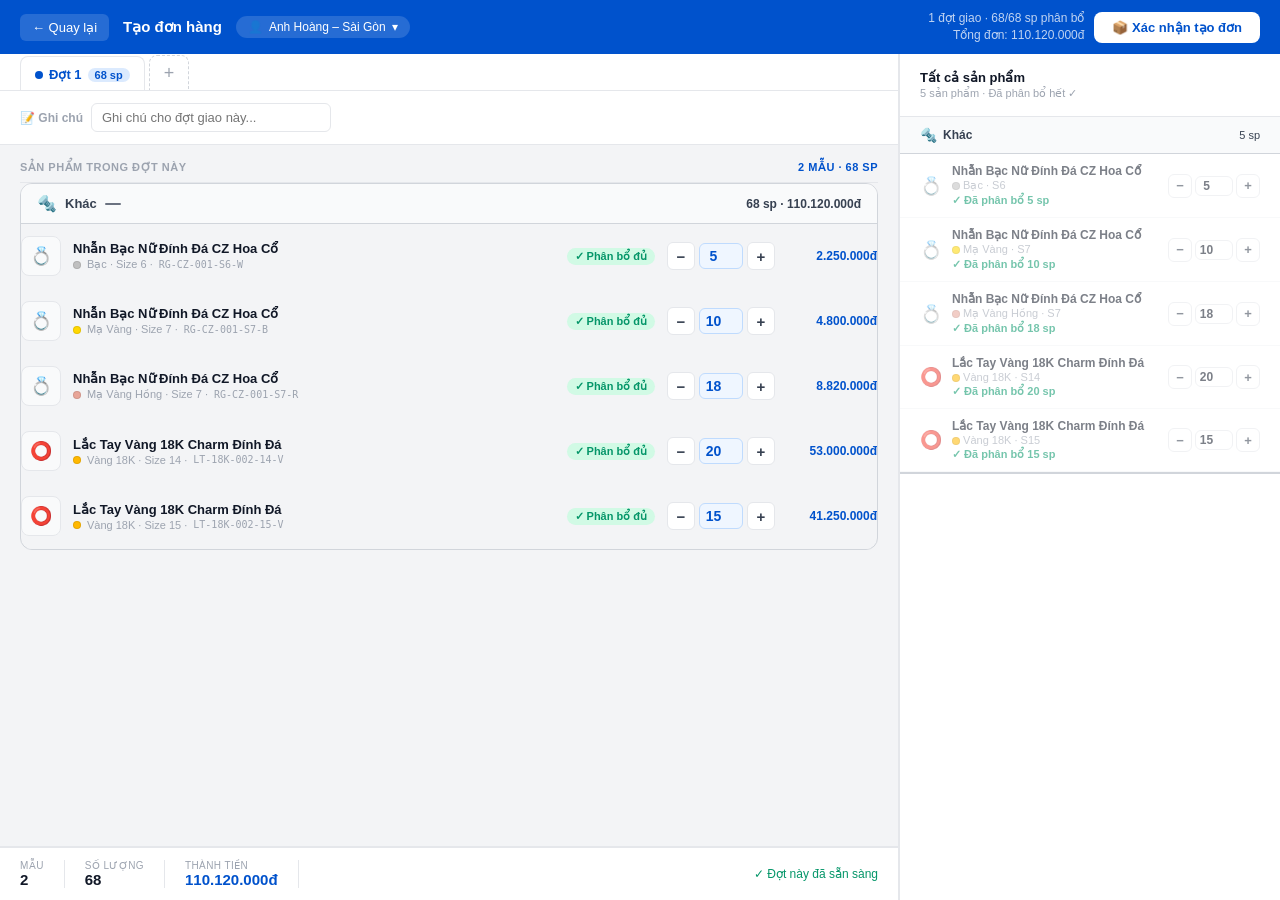
==== commit 173d0b20: "Add barcode scanner, duplicate orders, context menu, fix filters - Barcode scanner modal with camera" ====
--- a/checkout.html
+++ b/checkout.html
@@ -439,7 +439,6 @@
 
 <!-- TOPBAR -->
 <header class="topbar">
-  <a href="index.html" style="text-decoration:none;color:white;font-size:18px;font-weight:800;letter-spacing:-0.5px;cursor:pointer;margin-right:4px;">💎 E-Catalog</a>
   <button class="btn-back" onclick="history.back()">← Quay lại</button>
   <div class="topbar-title">Tạo đơn hàng</div>
   <div class="topbar-customer" onclick="toggleCustomerDD(event)">
@@ -497,13 +496,80 @@
 const ICONS = { 1:'💍', 2:'⭕', 3:'🔗', 4:'💎', 5:'✨', 6:'📎' };
 const fmt = n => new Intl.NumberFormat('vi-VN').format(n) + 'đ';
 
+const GROUP_COLORS = {
+  'vang': { bg: '#FFFBEB', border: '#FCD34D', text: '#92400E', accent: '#F59E0B' },
+  'bac':  { bg: '#F9FAFB', border: '#D1D5DB', text: '#374151', accent: '#6B7280' },
+};
+
+function groupItemsByMaterial(items) {
+  const groups = {};
+  items.forEach(item => {
+    const key = (item.orderMaterial || '') + '|' + (item.orderPurity || '');
+    if (!groups[key]) {
+      groups[key] = {
+        key,
+        material: item.orderMaterial || 'Khác',
+        purity: item.orderPurity || '',
+        icon: item.materialIcon || '🔩',
+        materialId: item.materialId || 'bac',
+        items: [],
+      };
+    }
+    groups[key].items.push(item);
+  });
+  return Object.values(groups);
+}
+
+function renderItemRow(item, b) {
+  const alloc = b.alloc[item.variantSku] || 0;
+  const rem   = remaining(item.variantSku);
+  const icon  = ICONS[item.productId] || '💍';
+  const dot   = COLOR_DOTS[item.color] || '#9CA3AF';
+  const itemId = item.variantSku.replace(/[^a-zA-Z0-9]/g, '_');
+  return `
+    <div class="item-row">
+      <div class="item-thumb">${icon}</div>
+      <div class="item-info">
+        <div class="item-name">${item.name}</div>
+        <div class="item-meta">
+          <span class="item-color-dot" style="background:${dot};border:1px solid rgba(0,0,0,.1);"></span>
+          ${item.color}${item.size ? ` · Size ${item.size}` : ''}
+          · <span style="font-family:monospace;font-size:10px;">${item.variantSku}</span>
+        </div>
+      </div>
+      <span class="item-remaining ${rem > 0 ? 'has-remain' : 'no-remain'}">
+        ${rem > 0 ? `còn ${rem} chưa phân` : '✓ Phân bổ đủ'}
+      </span>
+      <div class="qty-ctrl">
+        <button class="qty-btn" onclick="setAlloc(${b.id},'${item.variantSku}',${alloc-1})">−</button>
+        <input class="qty-input ${alloc>0?'positive':''}" type="number"
+          id="qi_${itemId}" value="${alloc}" min="0"
+          onchange="setAlloc(${b.id},'${item.variantSku}',parseInt(this.value)||0)">
+        <button class="qty-btn" onclick="setAlloc(${b.id},'${item.variantSku}',${alloc+1})">+</button>
+      </div>
+      <div class="item-price">${fmt(alloc * item.price)}</div>
+    </div>`;
+}
+
 // ── INIT ──────────────────────────────────────────────
 function init() {
   const raw = sessionStorage.getItem('cartData');
   if (raw) {
     const d = JSON.parse(raw);
     customer  = d.customer;
-    cartItems = d.cart;
+    if (d.orders && d.orders.length > 0) {
+      // Multi-order or single-order via new format
+      cartItems = [];
+      d.orders.forEach(order => {
+        order.cart.forEach(item => {
+          const existing = cartItems.find(c => c.variantSku === item.variantSku);
+          if (existing) { existing.qty += item.qty; }
+          else { cartItems.push({ ...item, orderId: order.id, orderMaterial: item.materialName || order.material?.name, orderPurity: item.purityTag || order.purity?.tag, materialIcon: item.materialIcon || order.material?.icon, materialId: item.materialId || order.material?.id }); }
+        });
+      });
+    } else if (d.cart) {
+      cartItems = d.cart;
+    }
   } else {
     // Demo data
     customer = { name: 'Anh Hoàng – Sài Gòn', code: 'KH-00024', phone: '0901 234 567' };
@@ -634,40 +700,31 @@
 
   const allAllocated = cartItems.every(item => remaining(item.variantSku) === 0);
 
-  // Items in this batch
-  const inBatchHtml = inBatch.length > 0 ? inBatch.map(item => {
-    const alloc = b.alloc[item.variantSku] || 0;
-    const rem   = remaining(item.variantSku);
-    const icon  = ICONS[item.productId] || '💍';
-    const dot   = COLOR_DOTS[item.color] || '#9CA3AF';
-    const itemId = item.variantSku.replace(/[^a-zA-Z0-9]/g, '_');
-    return `
-      <div class="item-row">
-        <div class="item-thumb">${icon}</div>
-        <div class="item-info">
-          <div class="item-name">${item.name}</div>
-          <div class="item-meta">
-            <span class="item-color-dot" style="background:${dot};border:1px solid rgba(0,0,0,.1);"></span>
-            ${item.color}${item.size ? ` · Size ${item.size}` : ''}
-            · <span style="font-family:monospace;font-size:10px;">${item.variantSku}</span>
+  // Items in this batch — grouped by material/purity
+  let inBatchHtml = '';
+  if (inBatch.length > 0) {
+    const groups = groupItemsByMaterial(inBatch);
+    inBatchHtml = groups.map(g => {
+      const gc = GROUP_COLORS[g.materialId] || GROUP_COLORS['bac'];
+      const groupQty = g.items.reduce((s, item) => s + (b.alloc[item.variantSku] || 0), 0);
+      const groupTotal = g.items.reduce((s, item) => s + (b.alloc[item.variantSku] || 0) * item.price, 0);
+      return `
+        <div style="margin-bottom:12px;border:1.5px solid ${gc.border};border-radius:12px;overflow:hidden;">
+          <div style="display:flex;align-items:center;gap:8px;padding:10px 16px;background:${gc.bg};border-bottom:1px solid ${gc.border};">
+            <span style="font-size:16px;">${g.icon}</span>
+            <span style="font-size:13px;font-weight:800;color:${gc.text};">${g.material}</span>
+            <span style="background:${gc.accent};color:white;border-radius:6px;padding:1px 8px;font-size:11px;font-weight:700;">${g.purity}</span>
+            <span style="margin-left:auto;font-size:12px;color:${gc.text};font-weight:600;">${groupQty} sp · ${fmt(groupTotal)}</span>
           </div>
-        </div>
-        <span class="item-remaining ${rem > 0 ? 'has-remain' : 'no-remain'}">
-          ${rem > 0 ? `còn ${rem} chưa phân` : '✓ Phân bổ đủ'}
-        </span>
-        <div class="qty-ctrl">
-          <button class="qty-btn" onclick="setAlloc(${b.id},'${item.variantSku}',${alloc-1})">−</button>
-          <input class="qty-input ${alloc>0?'positive':''}" type="number"
-            id="qi_${itemId}" value="${alloc}" min="0"
-            onchange="setAlloc(${b.id},'${item.variantSku}',parseInt(this.value)||0)">
-          <button class="qty-btn" onclick="setAlloc(${b.id},'${item.variantSku}',${alloc+1})">+</button>
-        </div>
-        <div class="item-price">${fmt(alloc * item.price)}</div>
+          ${g.items.map(item => renderItemRow(item, b)).join('')}
+        </div>`;
+    }).join('');
+  } else {
+    inBatchHtml = `
+      <div style="padding:24px 0;text-align:center;color:#9CA3AF;font-size:13px;">
+        Chưa có sản phẩm — thêm từ danh sách bên dưới
       </div>`;
-  }).join('') : `
-    <div style="padding:24px 0;text-align:center;color:#9CA3AF;font-size:13px;">
-      Chưa có sản phẩm — thêm từ danh sách bên dưới
-    </div>`;
+  }
 
   // (Unallocated items are rendered in the right panel)
 
@@ -724,39 +781,52 @@
   const allUnalloc = cartItems.filter(item => remaining(item.variantSku) > 0);
   const totalRemaining = allUnalloc.reduce((s, i) => s + remaining(i.variantSku), 0);
 
+  const rightGroups = groupItemsByMaterial(cartItems);
   document.getElementById('rightPanel').innerHTML = `
     <div style="padding:16px 20px;border-bottom:1px solid #E5E7EB;">
       <div style="font-size:13px;font-weight:700;color:#111827;">Tất cả sản phẩm</div>
       <div style="font-size:11px;color:#9CA3AF;margin-top:2px;">${cartItems.length} sản phẩm · ${totalRemaining > 0 ? totalRemaining + ' chưa phân bổ' : 'Đã phân bổ hết ✓'}</div>
     </div>
-    ${cartItems.map(item => {
-      const rem  = remaining(item.variantSku);
-      const icon = ICONS[item.productId] || '💍';
-      const dot  = COLOR_DOTS[item.color] || '#9CA3AF';
-      const allocated = totalAllocated(item.variantSku);
+    ${rightGroups.map(g => {
+      const gc = GROUP_COLORS[g.materialId] || GROUP_COLORS['bac'];
       return `
-        <div style="display:flex;align-items:center;gap:10px;padding:10px 20px;border-bottom:1px solid #F3F4F6;${rem > 0 ? '' : 'opacity:.55;'}">
-          <span style="font-size:18px;">${icon}</span>
-          <div style="flex:1;min-width:0;">
-            <div style="font-size:12px;font-weight:600;color:#111827;white-space:nowrap;overflow:hidden;text-overflow:ellipsis;">${item.name}</div>
-            <div style="font-size:11px;color:#9CA3AF;margin-top:1px;">
-              <span style="display:inline-block;width:8px;height:8px;border-radius:50%;background:${dot};border:1px solid rgba(0,0,0,.1);vertical-align:middle;"></span>
-              ${item.color}${item.size ? ' · S' + item.size : ''}
-            </div>
-            ${rem > 0
-              ? `<div style="font-size:11px;color:#F59E0B;font-weight:600;margin-top:2px;">⚠ ${rem} sp chưa phân bổ</div>`
-              : `<div style="font-size:11px;color:#059669;font-weight:600;margin-top:2px;">✓ Đã phân bổ ${allocated} sp</div>`
-            }
+        <div style="border-bottom:2px solid ${gc.border};">
+          <div style="display:flex;align-items:center;gap:6px;padding:10px 20px;background:${gc.bg};border-bottom:1px solid ${gc.border};">
+            <span style="font-size:14px;">${g.icon}</span>
+            <span style="font-size:12px;font-weight:700;color:${gc.text};">${g.material}</span>
+            <span style="background:${gc.accent};color:white;border-radius:5px;padding:0 6px;font-size:10px;font-weight:700;">${g.purity}</span>
+            <span style="margin-left:auto;font-size:11px;color:${gc.text};">${g.items.length} sp</span>
           </div>
-          <div style="display:flex;flex-direction:column;align-items:flex-end;gap:4px;">
-            <div style="display:flex;align-items:center;gap:3px;">
-              <button class="qty-btn" style="width:24px;height:24px;font-size:13px;" onclick="changeItemQty('${item.variantSku}',-1)">−</button>
-              <input class="qty-input" style="width:38px;font-size:12px;padding:2px 0;" type="number" value="${item.qty}" min="${allocated}"
-                onchange="setItemQty('${item.variantSku}',parseInt(this.value)||0)">
-              <button class="qty-btn" style="width:24px;height:24px;font-size:13px;" onclick="changeItemQty('${item.variantSku}',1)">+</button>
-            </div>
-            ${rem > 0 ? `<button class="btn-add-item" style="font-size:11px;padding:3px 8px;" onclick="addItemToBatch('${item.variantSku}')">+ Đợt này</button>` : ''}
-          </div>
+          ${g.items.map(item => {
+            const rem  = remaining(item.variantSku);
+            const icon = ICONS[item.productId] || '💍';
+            const dot  = COLOR_DOTS[item.color] || '#9CA3AF';
+            const allocated = totalAllocated(item.variantSku);
+            return `
+              <div style="display:flex;align-items:center;gap:10px;padding:10px 20px;border-bottom:1px solid #F3F4F6;${rem > 0 ? '' : 'opacity:.55;'}">
+                <span style="font-size:18px;">${icon}</span>
+                <div style="flex:1;min-width:0;">
+                  <div style="font-size:12px;font-weight:600;color:#111827;white-space:nowrap;overflow:hidden;text-overflow:ellipsis;">${item.name}</div>
+                  <div style="font-size:11px;color:#9CA3AF;margin-top:1px;">
+                    <span style="display:inline-block;width:8px;height:8px;border-radius:50%;background:${dot};border:1px solid rgba(0,0,0,.1);vertical-align:middle;"></span>
+                    ${item.color}${item.size ? ' · S' + item.size : ''}
+                  </div>
+                  ${rem > 0
+                    ? `<div style="font-size:11px;color:#F59E0B;font-weight:600;margin-top:2px;">⚠ ${rem} sp chưa phân bổ</div>`
+                    : `<div style="font-size:11px;color:#059669;font-weight:600;margin-top:2px;">✓ Đã phân bổ ${allocated} sp</div>`
+                  }
+                </div>
+                <div style="display:flex;flex-direction:column;align-items:flex-end;gap:4px;">
+                  <div style="display:flex;align-items:center;gap:3px;">
+                    <button class="qty-btn" style="width:24px;height:24px;font-size:13px;" onclick="changeItemQty('${item.variantSku}',-1)">−</button>
+                    <input class="qty-input" style="width:38px;font-size:12px;padding:2px 0;" type="number" value="${item.qty}" min="${allocated}"
+                      onchange="setItemQty('${item.variantSku}',parseInt(this.value)||0)">
+                    <button class="qty-btn" style="width:24px;height:24px;font-size:13px;" onclick="changeItemQty('${item.variantSku}',1)">+</button>
+                  </div>
+                  ${rem > 0 ? `<button class="btn-add-item" style="font-size:11px;padding:3px 8px;" onclick="addItemToBatch('${item.variantSku}')">+ Đợt này</button>` : ''}
+                </div>
+              </div>`;
+          }).join('')}
         </div>`;
     }).join('')}
   `;
@@ -788,6 +858,9 @@
     const bQty = items.reduce((s, item) => s + (b.alloc[item.variantSku] || 0), 0);
     const bTotal = items.reduce((s, item) => s + (b.alloc[item.variantSku] || 0) * item.price, 0);
     const col = batchColors[i % batchColors.length];
+
+    // Group items by material
+    const matGroups = groupItemsByMaterial(items);
 
     return `
       <div style="background:white;border-radius:12px;border:1px solid #E5E7EB;overflow:hidden;">
@@ -798,22 +871,32 @@
           <div style="margin-left:auto;font-size:14px;font-weight:700;color:${col};">${fmt(bTotal)}</div>
         </div>
         <div style="padding:4px 20px;">
-          ${items.map(item => {
-            const alloc = b.alloc[item.variantSku] || 0;
-            const icon = ICONS[item.productId] || '💍';
-            const dot = COLOR_DOTS[item.color] || '#9CA3AF';
+          ${matGroups.map(g => {
+            const gc = GROUP_COLORS[g.materialId] || GROUP_COLORS['bac'];
             return `
-              <div style="display:flex;align-items:center;gap:10px;padding:10px 0;border-bottom:1px solid #F3F4F6;">
-                <span style="font-size:18px;">${icon}</span>
-                <div style="flex:1;min-width:0;">
-                  <div style="font-size:13px;font-weight:600;color:#111827;">${item.name}</div>
-                  <div style="font-size:11px;color:#9CA3AF;margin-top:1px;">
-                    <span style="display:inline-block;width:8px;height:8px;border-radius:50%;background:${dot};border:1px solid rgba(0,0,0,.1);vertical-align:middle;"></span>
-                    ${item.color}${item.size ? ' · Size '+item.size : ''} · ${item.sku}
-                  </div>
+              <div style="margin:8px 0;">
+                <div style="display:flex;align-items:center;gap:6px;padding:6px 10px;background:${gc.bg};border-radius:6px;border:1px solid ${gc.border};margin-bottom:6px;">
+                  <span style="font-size:14px;">${g.icon}</span>
+                  <span style="font-size:11px;font-weight:700;color:${gc.text};">${g.material}${g.purity ? ' · ' + g.purity : ''}</span>
                 </div>
-                <div style="font-size:14px;font-weight:700;color:${col};min-width:40px;text-align:center;">×${alloc}</div>
-                <div style="font-size:13px;font-weight:700;color:#111827;min-width:100px;text-align:right;">${fmt(alloc * item.price)}</div>
+                ${g.items.map(item => {
+                  const alloc = b.alloc[item.variantSku] || 0;
+                  const icon = ICONS[item.productId] || '💍';
+                  const dot = COLOR_DOTS[item.color] || '#9CA3AF';
+                  return `
+                    <div style="display:flex;align-items:center;gap:10px;padding:10px 0;border-bottom:1px solid #F3F4F6;">
+                      <span style="font-size:18px;">${icon}</span>
+                      <div style="flex:1;min-width:0;">
+                        <div style="font-size:13px;font-weight:600;color:#111827;">${item.name}</div>
+                        <div style="font-size:11px;color:#9CA3AF;margin-top:1px;">
+                          <span style="display:inline-block;width:8px;height:8px;border-radius:50%;background:${dot};border:1px solid rgba(0,0,0,.1);vertical-align:middle;"></span>
+                          ${item.color}${item.size ? ' · Size '+item.size : ''} · ${item.sku}
+                        </div>
+                      </div>
+                      <div style="font-size:14px;font-weight:700;color:${col};min-width:40px;text-align:center;">×${alloc}</div>
+                      <div style="font-size:13px;font-weight:700;color:#111827;min-width:100px;text-align:right;">${fmt(alloc * item.price)}</div>
+                    </div>`;
+                }).join('')}
               </div>`;
           }).join('')}
         </div>
@@ -907,41 +990,54 @@
             <div style="font-size:11px;color:#6B7280;background:#F3F4F6;padding:2px 8px;border-radius:20px;">${bMau} mẫu · ${bQty} sp</div>
             <div style="margin-left:auto;font-size:14px;font-weight:700;color:${col};">${fmt(bTotal)}</div>
           </div>
-          <table style="width:100%;border-collapse:collapse;font-size:13px;">
-            <thead>
-              <tr style="background:#F9FAFB;color:#9CA3AF;font-size:11px;text-transform:uppercase;letter-spacing:.4px;">
-                <th style="padding:8px 20px;text-align:left;font-weight:600;">Sản phẩm</th>
-                <th style="padding:8px 12px;text-align:center;font-weight:600;width:60px;">SL</th>
-                <th style="padding:8px 12px;text-align:right;font-weight:600;width:90px;">Đơn giá</th>
-                <th style="padding:8px 20px;text-align:right;font-weight:600;width:100px;">Thành tiền</th>
-              </tr>
-            </thead>
-            <tbody>
-              ${items.map(item => {
-                const alloc = b.alloc[item.variantSku] || 0;
-                const icon = ICONS[item.productId] || '💍';
-                const dot = COLOR_DOTS[item.color] || '#9CA3AF';
-                return `
-                  <tr style="border-bottom:1px solid #F3F4F6;">
-                    <td style="padding:10px 20px;">
-                      <div style="display:flex;align-items:center;gap:10px;">
-                        <span style="font-size:18px;">${icon}</span>
-                        <div>
-                          <div style="font-weight:600;color:#111827;">${item.name}</div>
-                          <div style="font-size:11px;color:#9CA3AF;margin-top:1px;">
-                            <span style="display:inline-block;width:8px;height:8px;border-radius:50%;background:${dot};border:1px solid rgba(0,0,0,.1);vertical-align:middle;"></span>
-                            ${item.color}${item.size ? ' · Size '+item.size : ''} · <span style="font-family:monospace;font-size:10px;">${item.variantSku}</span>
-                          </div>
-                        </div>
-                      </div>
-                    </td>
-                    <td style="padding:10px 12px;text-align:center;font-weight:700;color:${col};">${alloc}</td>
-                    <td style="padding:10px 12px;text-align:right;color:#6B7280;">${fmt(item.price)}</td>
-                    <td style="padding:10px 20px;text-align:right;font-weight:700;color:#111827;">${fmt(alloc * item.price)}</td>
-                  </tr>`;
-              }).join('')}
-            </tbody>
-          </table>
+          ${(() => {
+            const matGroups = groupItemsByMaterial(items);
+            return matGroups.map(g => {
+              const gc = GROUP_COLORS[g.materialId] || GROUP_COLORS['bac'];
+              return `
+                <div style="margin:8px 20px;">
+                  <div style="display:flex;align-items:center;gap:6px;padding:6px 10px;background:${gc.bg};border-radius:6px;border:1px solid ${gc.border};margin-bottom:4px;">
+                    <span style="font-size:14px;">${g.icon}</span>
+                    <span style="font-size:11px;font-weight:700;color:${gc.text};">${g.material}${g.purity ? ' · ' + g.purity : ''}</span>
+                  </div>
+                </div>
+                <table style="width:100%;border-collapse:collapse;font-size:13px;">
+                  <thead>
+                    <tr style="background:#F9FAFB;color:#9CA3AF;font-size:11px;text-transform:uppercase;letter-spacing:.4px;">
+                      <th style="padding:8px 20px;text-align:left;font-weight:600;">Sản phẩm</th>
+                      <th style="padding:8px 12px;text-align:center;font-weight:600;width:60px;">SL</th>
+                      <th style="padding:8px 12px;text-align:right;font-weight:600;width:90px;">Đơn giá</th>
+                      <th style="padding:8px 20px;text-align:right;font-weight:600;width:100px;">Thành tiền</th>
+                    </tr>
+                  </thead>
+                  <tbody>
+                    ${g.items.map(item => {
+                      const alloc = b.alloc[item.variantSku] || 0;
+                      const icon = ICONS[item.productId] || '💍';
+                      const dot = COLOR_DOTS[item.color] || '#9CA3AF';
+                      return `
+                        <tr style="border-bottom:1px solid #F3F4F6;">
+                          <td style="padding:10px 20px;">
+                            <div style="display:flex;align-items:center;gap:10px;">
+                              <span style="font-size:18px;">${icon}</span>
+                              <div>
+                                <div style="font-weight:600;color:#111827;">${item.name}</div>
+                                <div style="font-size:11px;color:#9CA3AF;margin-top:1px;">
+                                  <span style="display:inline-block;width:8px;height:8px;border-radius:50%;background:${dot};border:1px solid rgba(0,0,0,.1);vertical-align:middle;"></span>
+                                  ${item.color}${item.size ? ' · Size '+item.size : ''} · <span style="font-family:monospace;font-size:10px;">${item.variantSku}</span>
+                                </div>
+                              </div>
+                            </div>
+                          </td>
+                          <td style="padding:10px 12px;text-align:center;font-weight:700;color:${col};">${alloc}</td>
+                          <td style="padding:10px 12px;text-align:right;color:#6B7280;">${fmt(item.price)}</td>
+                          <td style="padding:10px 20px;text-align:right;font-weight:700;color:#111827;">${fmt(alloc * item.price)}</td>
+                        </tr>`;
+                    }).join('')}
+                  </tbody>
+                </table>`;
+            }).join('');
+          })()}
           ${b.note ? `<div style="padding:10px 20px;font-size:12px;color:#9CA3AF;font-style:italic;border-top:1px solid #F3F4F6;">📝 ${b.note}</div>` : ''}
         </div>
       </div>`;
@@ -951,7 +1047,6 @@
     <div style="height:100vh;display:flex;flex-direction:column;background:#F3F4F6;">
       <!-- Header -->
       <header style="background:#0052CC;color:white;display:flex;align-items:center;gap:14px;padding:0 20px;height:54px;flex-shrink:0;">
-        <a href="index.html" style="text-decoration:none;color:white;font-size:18px;font-weight:800;letter-spacing:-0.5px;cursor:pointer;margin-right:4px;">💎 E-Catalog</a>
         <button onclick="window.location.href='customer.html'" style="background:rgba(255,255,255,.15);border:none;color:white;padding:6px 12px;border-radius:6px;font-size:13px;font-weight:500;cursor:pointer;">← Khách hàng</button>
         <div style="font-size:15px;font-weight:700;">Chi tiết đơn hàng</div>
         <div style="margin-left:auto;display:flex;align-items:center;gap:10px;">
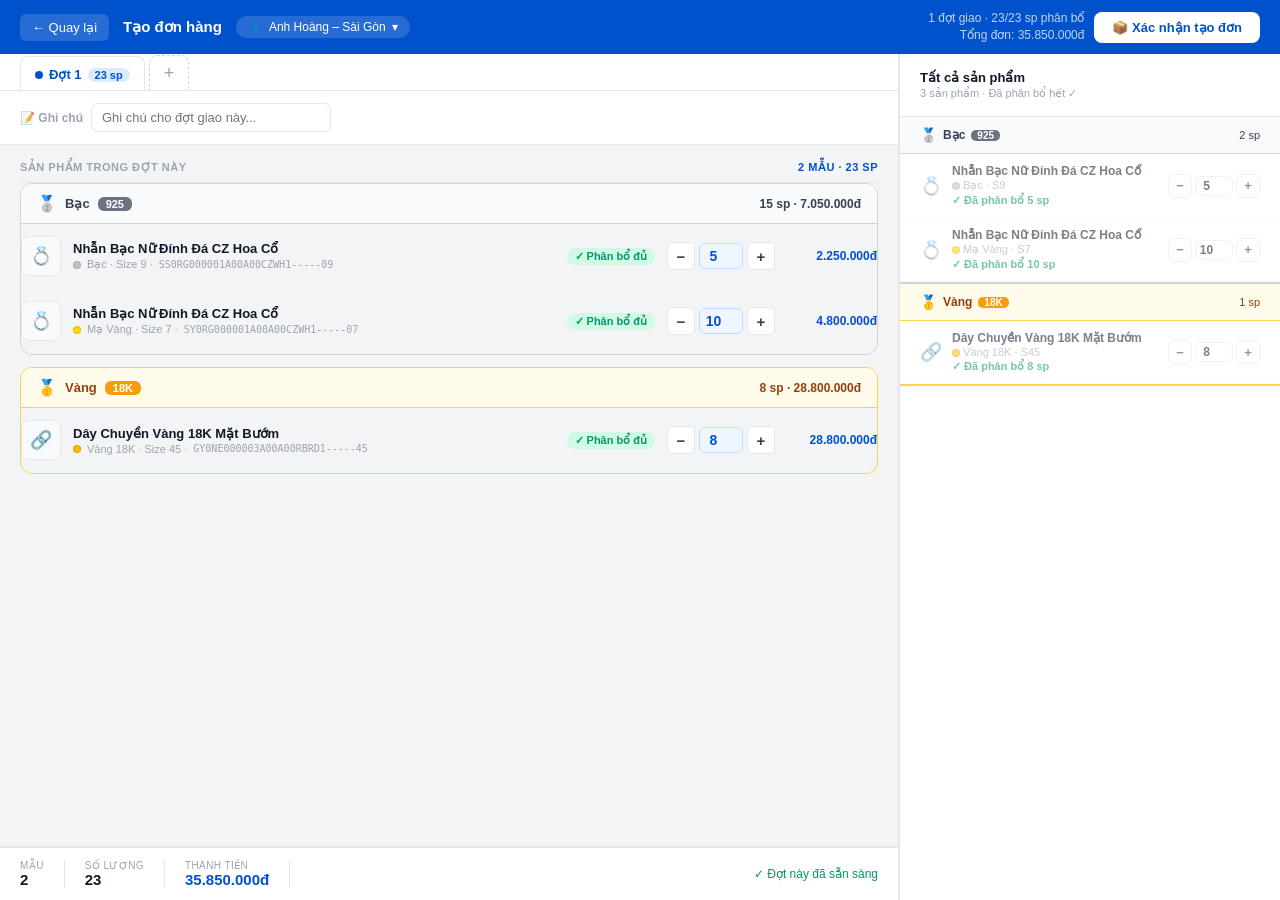
==== commit 9de38836: "Fix material grouping, update SKU codes, redesign flow - Fix grouping by material/purity in confirm " ====
--- a/checkout.html
+++ b/checkout.html
@@ -568,17 +568,21 @@
         });
       });
     } else if (d.cart) {
-      cartItems = d.cart;
+      cartItems = d.cart.map(item => ({
+        ...item,
+        orderMaterial: item.orderMaterial || item.materialName || '',
+        orderPurity: item.orderPurity || item.purityTag || '',
+        materialIcon: item.materialIcon || '🔩',
+        materialId: item.materialId || 'bac',
+      }));
     }
   } else {
     // Demo data
     customer = { name: 'Anh Hoàng – Sài Gòn', code: 'KH-00024', phone: '0901 234 567' };
     cartItems = [
-      { variantSku:'RG-CZ-001-S6-W', productId:1, name:'Nhẫn Bạc Nữ Đính Đá CZ Hoa Cổ', sku:'RG-CZ-001', color:'Bạc', size:6, qty:5, price:450000 },
-      { variantSku:'RG-CZ-001-S7-B', productId:1, name:'Nhẫn Bạc Nữ Đính Đá CZ Hoa Cổ', sku:'RG-CZ-001', color:'Mạ Vàng', size:7, qty:10, price:480000 },
-      { variantSku:'RG-CZ-001-S7-R', productId:1, name:'Nhẫn Bạc Nữ Đính Đá CZ Hoa Cổ', sku:'RG-CZ-001', color:'Mạ Vàng Hồng', size:7, qty:18, price:490000 },
-      { variantSku:'LT-18K-002-14-V', productId:2, name:'Lắc Tay Vàng 18K Charm Đính Đá', sku:'LT-18K-002', color:'Vàng 18K', size:14, qty:20, price:2650000 },
-      { variantSku:'LT-18K-002-15-V', productId:2, name:'Lắc Tay Vàng 18K Charm Đính Đá', sku:'LT-18K-002', color:'Vàng 18K', size:15, qty:15, price:2750000 },
+      { variantSku:'SS0RG000001A00A00CZWH1-----09', productId:1, name:'Nhẫn Bạc Nữ Đính Đá CZ Hoa Cổ', drawingNo:'RG000001A00', color:'Bạc', size:9, qty:5, price:450000, orderMaterial:'Bạc', orderPurity:'925', materialIcon:'🥈', materialId:'bac' },
+      { variantSku:'SY0RG000001A00A00CZWH1-----07', productId:1, name:'Nhẫn Bạc Nữ Đính Đá CZ Hoa Cổ', drawingNo:'RG000001A00', color:'Mạ Vàng', size:7, qty:10, price:480000, orderMaterial:'Bạc', orderPurity:'925', materialIcon:'🥈', materialId:'bac' },
+      { variantSku:'GY0NE000003A00A00RBRD1-----45', productId:3, name:'Dây Chuyền Vàng 18K Mặt Bướm', drawingNo:'NE000003A00', color:'Vàng 18K', size:45, qty:8, price:3600000, orderMaterial:'Vàng', orderPurity:'18K', materialIcon:'🥇', materialId:'vang' },
     ];
   }
 
@@ -890,7 +894,7 @@
                         <div style="font-size:13px;font-weight:600;color:#111827;">${item.name}</div>
                         <div style="font-size:11px;color:#9CA3AF;margin-top:1px;">
                           <span style="display:inline-block;width:8px;height:8px;border-radius:50%;background:${dot};border:1px solid rgba(0,0,0,.1);vertical-align:middle;"></span>
-                          ${item.color}${item.size ? ' · Size '+item.size : ''} · ${item.sku}
+                          ${item.color}${item.size ? ' · Size '+item.size : ''} · ${item.drawingNo || item.sku}
                         </div>
                       </div>
                       <div style="font-size:14px;font-weight:700;color:${col};min-width:40px;text-align:center;">×${alloc}</div>
@@ -929,6 +933,18 @@
           <div style="font-size:11px;color:#9CA3AF;text-transform:uppercase;letter-spacing:.5px;font-weight:600;">Điện thoại</div>
           <div style="font-size:14px;font-weight:600;color:#374151;margin-top:2px;">📞 ${customer.phone}</div>
         </div>` : ''}
+        <div>
+          <div style="font-size:11px;color:#9CA3AF;text-transform:uppercase;letter-spacing:.5px;font-weight:600;">Nguyên liệu · Tuổi</div>
+          <div style="display:flex;gap:4px;margin-top:4px;flex-wrap:wrap;">
+            ${(() => {
+              const matGroups = groupItemsByMaterial(cartItems);
+              return matGroups.map(g => {
+                const gc = GROUP_COLORS[g.materialId] || GROUP_COLORS['bac'];
+                return `<span style="display:inline-flex;align-items:center;gap:3px;background:${gc.bg};border:1px solid ${gc.border};border-radius:6px;padding:2px 8px;font-size:11px;font-weight:700;color:${gc.text};">${g.icon} ${g.material}${g.purity ? ' · '+g.purity : ''}</span>`;
+              }).join('');
+            })()}
+          </div>
+        </div>
         <div>
           <div style="font-size:11px;color:#9CA3AF;text-transform:uppercase;letter-spacing:.5px;font-weight:600;">Số đợt giao</div>
           <div style="font-size:14px;font-weight:700;color:#0052CC;margin-top:2px;">${batches.length} đợt</div>
@@ -1069,7 +1085,7 @@
         <div style="max-width:900px;margin:0 auto;">
 
           <!-- Order summary cards -->
-          <div style="display:grid;grid-template-columns:repeat(4,1fr);gap:12px;margin-bottom:20px;">
+          <div style="display:grid;grid-template-columns:repeat(5,1fr);gap:12px;margin-bottom:20px;">
             <div style="background:white;border-radius:10px;padding:14px 18px;border:1px solid #E5E7EB;">
               <div style="font-size:11px;color:#9CA3AF;text-transform:uppercase;letter-spacing:.4px;font-weight:600;">Mã đơn</div>
               <div style="font-size:16px;font-weight:800;color:#0052CC;margin-top:4px;">${orderNum}</div>
@@ -1077,6 +1093,18 @@
             <div style="background:white;border-radius:10px;padding:14px 18px;border:1px solid #E5E7EB;">
               <div style="font-size:11px;color:#9CA3AF;text-transform:uppercase;letter-spacing:.4px;font-weight:600;">Trạng thái</div>
               <div style="margin-top:6px;">${statusBadge}</div>
+            </div>
+            <div style="background:white;border-radius:10px;padding:14px 18px;border:1px solid #E5E7EB;">
+              <div style="font-size:11px;color:#9CA3AF;text-transform:uppercase;letter-spacing:.4px;font-weight:600;">Nguyên liệu · Tuổi</div>
+              <div style="display:flex;gap:4px;margin-top:6px;flex-wrap:wrap;">
+                ${(() => {
+                  const mg = groupItemsByMaterial(cartItems);
+                  return mg.map(g => {
+                    const gc = GROUP_COLORS[g.materialId] || GROUP_COLORS['bac'];
+                    return `<span style="display:inline-flex;align-items:center;gap:3px;background:${gc.bg};border:1px solid ${gc.border};border-radius:6px;padding:2px 8px;font-size:11px;font-weight:700;color:${gc.text};">${g.icon} ${g.material}${g.purity ? ' · '+g.purity : ''}</span>`;
+                  }).join('');
+                })()}
+              </div>
             </div>
             <div style="background:white;border-radius:10px;padding:14px 18px;border:1px solid #E5E7EB;">
               <div style="font-size:11px;color:#9CA3AF;text-transform:uppercase;letter-spacing:.4px;font-weight:600;">Sản phẩm</div>
